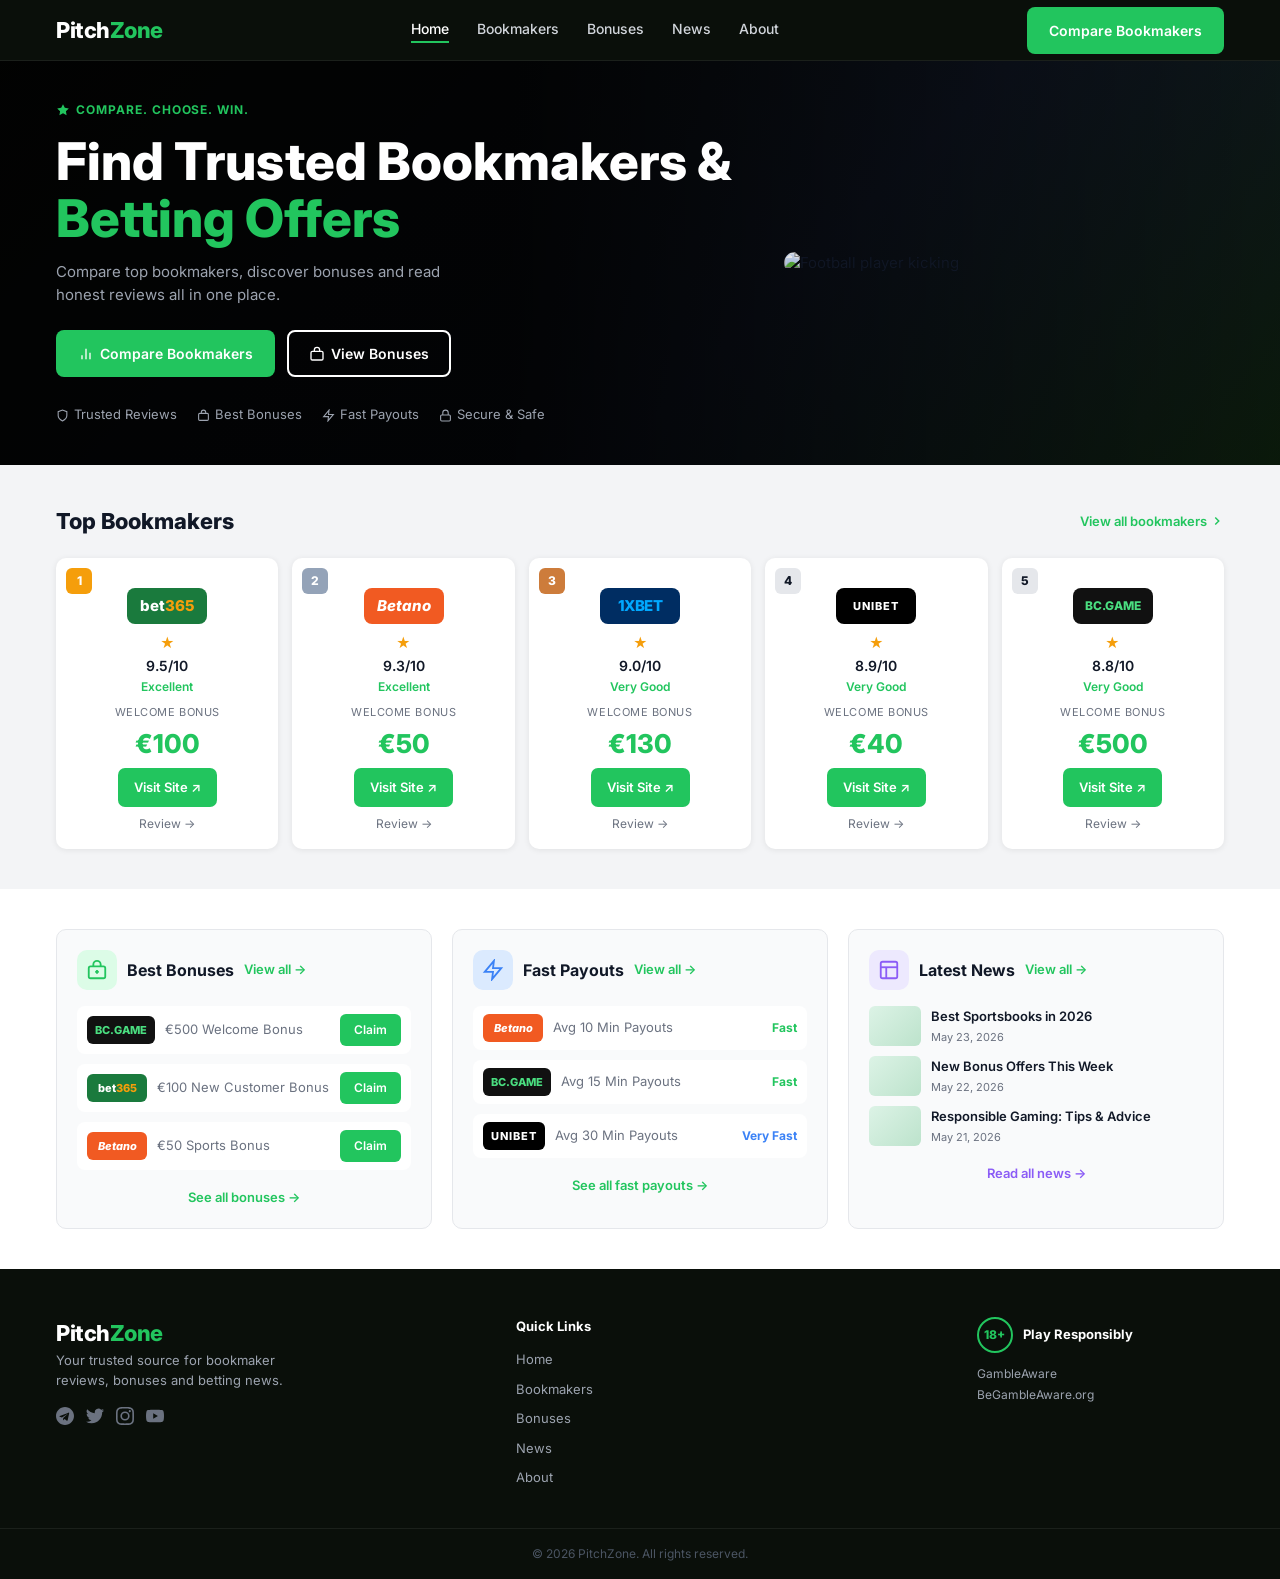
==== index.html @ 126c5413 "initial commit" ====
<!DOCTYPE html>
<html lang="en">
<head>
  <meta charset="UTF-8" />
  <meta name="viewport" content="width=device-width, initial-scale=1.0" />
  <title>PitchZone – Find Trusted Bookmakers & Betting Offers</title>
  <link rel="stylesheet" href="style.css" />
  <link rel="preconnect" href="https://fonts.googleapis.com" />
  <link href="https://fonts.googleapis.com/css2?family=Inter:wght@400;500;600;700;800&display=swap" rel="stylesheet" />
</head>
<body>

  <!-- ===== HEADER / NAV ===== -->
  <header class="site-header">
    <div class="container header-inner">
      <a href="index.html" class="logo">Pitch<span>Zone</span></a>

      <!-- Desktop nav -->
      <nav class="desktop-nav">
        <a href="index.html" class="nav-link active">Home</a>
        <a href="bookmakers.html" class="nav-link">Bookmakers</a>
        <a href="bonuses.html" class="nav-link">Bonuses</a>
        <a href="news.html" class="nav-link">News</a>
        <a href="about.html" class="nav-link">About</a>
      </nav>

      <div class="header-actions">
        <a href="bookmakers.html" class="btn btn-primary desktop-cta">Compare Bookmakers</a>
        <!-- Mobile hamburger -->
        <button class="hamburger" id="hamburger" aria-label="Menu">
          <span></span><span></span><span></span>
        </button>
      </div>
    </div>

    <!-- Mobile menu -->
    <nav class="mobile-nav" id="mobileNav">
      <a href="index.html"">Home</a>
      <a href="bookmakers.html">Bookmakers</a>
      <a href="bonuses.html">Bonuses</a>
      <a href="news.html">News</a>
      <a href="about.html">About</a>
    </nav>
  </header>

  <!-- ===== HERO ===== -->
  <section class="hero">
    <div class="hero-overlay"></div>
    <div class="container hero-inner">
      <div class="hero-content">
        <p class="hero-eyebrow">
          <svg width="14" height="14" viewBox="0 0 24 24" fill="#22c55e"><polygon points="12 2 15.09 8.26 22 9.27 17 14.14 18.18 21.02 12 17.77 5.82 21.02 7 14.14 2 9.27 8.91 8.26 12 2"/></svg>
          COMPARE. CHOOSE. WIN.
        </p>
        <h1>Find Trusted Bookmakers &amp; <span class="green">Betting Offers</span></h1>
        <p class="hero-sub">Compare top bookmakers, discover bonuses and read honest reviews all in one place.</p>
        <div class="hero-btns">
          <a href="bookmakers.html" class="btn btn-primary">
            <svg width="16" height="16" viewBox="0 0 24 24" fill="none" stroke="currentColor" stroke-width="2"><line x1="18" y1="20" x2="18" y2="10"/><line x1="12" y1="20" x2="12" y2="4"/><line x1="6" y1="20" x2="6" y2="14"/></svg>
            Compare Bookmakers
          </a>
          <a href="bonuses.html" class="btn btn-outline">
            <svg width="16" height="16" viewBox="0 0 24 24" fill="none" stroke="currentColor" stroke-width="2"><rect x="3" y="8" width="18" height="13" rx="2"/><path d="M8 8V6a4 4 0 0 1 8 0v2"/></svg>
            View Bonuses
          </a>
        </div>
        <div class="hero-trust desktop-only">
          <span><svg width="13" height="13" viewBox="0 0 24 24" fill="none" stroke="currentColor" stroke-width="2"><path d="M12 22s8-4 8-10V5l-8-3-8 3v7c0 6 8 10 8 10z"/></svg> Trusted Reviews</span>
          <span><svg width="13" height="13" viewBox="0 0 24 24" fill="none" stroke="currentColor" stroke-width="2"><rect x="3" y="8" width="18" height="13" rx="2"/><path d="M8 8V6a4 4 0 0 1 8 0v2"/></svg> Best Bonuses</span>
          <span><svg width="13" height="13" viewBox="0 0 24 24" fill="none" stroke="currentColor" stroke-width="2"><polygon points="13 2 3 14 12 14 11 22 21 10 12 10 13 2"/></svg> Fast Payouts</span>
          <span><svg width="13" height="13" viewBox="0 0 24 24" fill="none" stroke="currentColor" stroke-width="2"><rect x="3" y="11" width="18" height="11" rx="2" ry="2"/><path d="M7 11V7a5 5 0 0 1 10 0v4"/></svg> Secure &amp; Safe</span>
        </div>
      </div>
      <div class="hero-image">
        <img src="https://images.unsplash.com/photo-1574629810360-7efbbe195018?w=600&q=80" alt="Football player kicking" />
      </div>
    </div>
  </section>

  <!-- ===== TOP BOOKMAKERS ===== -->
  <section class="section bookmakers-section">
    <div class="container">
      <div class="section-header">
        <h2>Top Bookmakers</h2>
        <a href="bookmakers.html" class="view-all">View all bookmakers <svg width="14" height="14" viewBox="0 0 24 24" fill="none" stroke="currentColor" stroke-width="2.5"><polyline points="9 18 15 12 9 6"/></svg></a>
      </div>

      <!-- Desktop: card row -->
      <div class="bk-cards desktop-only">
        <div class="bk-card">
          <div class="bk-rank gold">1</div>
          <div class="bk-logo bet365">bet<span>365</span></div>
          <div class="bk-rating"><span class="star">★</span> 9.5/10 <span class="label green">Excellent</span></div>
          <div class="bk-bonus-label">Welcome Bonus</div>
          <div class="bk-bonus">€100</div>
          <a href="#" class="btn btn-primary btn-sm">Visit Site ↗</a>
          <a href="#" class="bk-review">Review →</a>
        </div>
        <div class="bk-card">
          <div class="bk-rank silver">2</div>
          <div class="bk-logo betano">Betano</div>
          <div class="bk-rating"><span class="star">★</span> 9.3/10 <span class="label green">Excellent</span></div>
          <div class="bk-bonus-label">Welcome Bonus</div>
          <div class="bk-bonus">€50</div>
          <a href="#" class="btn btn-primary btn-sm">Visit Site ↗</a>
          <a href="#" class="bk-review">Review →</a>
        </div>
        <div class="bk-card">
          <div class="bk-rank bronze">3</div>
          <div class="bk-logo oneXbet">1XBET</div>
          <div class="bk-rating"><span class="star">★</span> 9.0/10 <span class="label green">Very Good</span></div>
          <div class="bk-bonus-label">Welcome Bonus</div>
          <div class="bk-bonus">€130</div>
          <a href="#" class="btn btn-primary btn-sm">Visit Site ↗</a>
          <a href="#" class="bk-review">Review →</a>
        </div>
        <div class="bk-card">
          <div class="bk-rank">4</div>
          <div class="bk-logo unibet">UNIBET</div>
          <div class="bk-rating"><span class="star">★</span> 8.9/10 <span class="label green">Very Good</span></div>
          <div class="bk-bonus-label">Welcome Bonus</div>
          <div class="bk-bonus">€40</div>
          <a href="#" class="btn btn-primary btn-sm">Visit Site ↗</a>
          <a href="#" class="bk-review">Review →</a>
        </div>
        <div class="bk-card">
          <div class="bk-rank">5</div>
          <div class="bk-logo bcgame">BC.GAME</div>
          <div class="bk-rating"><span class="star">★</span> 8.8/10 <span class="label green">Very Good</span></div>
          <div class="bk-bonus-label">Welcome Bonus</div>
          <div class="bk-bonus">€500</div>
          <a href="#" class="btn btn-primary btn-sm">Visit Site ↗</a>
          <a href="#" class="bk-review">Review →</a>
        </div>
      </div>

      <!-- Mobile: list rows -->
      <div class="bk-list mobile-only">
        <div class="bk-row">
          <div class="bk-rank gold">1</div>
          <div class="bk-logo bet365">bet<span>365</span></div>
          <div class="bk-info">
            <div class="bk-rating"><span class="star">★</span> 9.5/10 <span class="label green">Excellent</span></div>
            <div class="bk-bonus green">€100 <span class="bonus-text">Bonus</span></div>
          </div>
          <a href="#" class="btn btn-primary btn-sm">Visit Site <svg width="12" height="12" viewBox="0 0 24 24" fill="none" stroke="currentColor" stroke-width="2.5"><polyline points="9 18 15 12 9 6"/></svg></a>
        </div>
        <div class="bk-row">
          <div class="bk-rank silver">2</div>
          <div class="bk-logo betano">Betano</div>
          <div class="bk-info">
            <div class="bk-rating"><span class="star">★</span> 9.3/10 <span class="label green">Excellent</span></div>
            <div class="bk-bonus green">€50 <span class="bonus-text">Bonus</span></div>
          </div>
          <a href="#" class="btn btn-primary btn-sm">Visit Site <svg width="12" height="12" viewBox="0 0 24 24" fill="none" stroke="currentColor" stroke-width="2.5"><polyline points="9 18 15 12 9 6"/></svg></a>
        </div>
        <div class="bk-row">
          <div class="bk-rank bronze">3</div>
          <div class="bk-logo oneXbet">1XBET</div>
          <div class="bk-info">
            <div class="bk-rating"><span class="star">★</span> 9.0/10 <span class="label green">Very Good</span></div>
            <div class="bk-bonus green">€130 <span class="bonus-text">Bonus</span></div>
          </div>
          <a href="#" class="btn btn-primary btn-sm">Visit Site <svg width="12" height="12" viewBox="0 0 24 24" fill="none" stroke="currentColor" stroke-width="2.5"><polyline points="9 18 15 12 9 6"/></svg></a>
        </div>
        <div class="bk-row">
          <div class="bk-rank">4</div>
          <div class="bk-logo unibet">UNIBET</div>
          <div class="bk-info">
            <div class="bk-rating"><span class="star">★</span> 8.9/10 <span class="label green">Very Good</span></div>
            <div class="bk-bonus green">€40 <span class="bonus-text">Bonus</span></div>
          </div>
          <a href="#" class="btn btn-primary btn-sm">Visit Site <svg width="12" height="12" viewBox="0 0 24 24" fill="none" stroke="currentColor" stroke-width="2.5"><polyline points="9 18 15 12 9 6"/></svg></a>
        </div>
        <div class="bk-row">
          <div class="bk-rank">5</div>
          <div class="bk-logo bcgame">BC.GAME</div>
          <div class="bk-info">
            <div class="bk-rating"><span class="star">★</span> 8.8/10 <span class="label green">Very Good</span></div>
            <div class="bk-bonus green">€500 <span class="bonus-text">Bonus</span></div>
          </div>
          <a href="#" class="btn btn-primary btn-sm">Visit Site <svg width="12" height="12" viewBox="0 0 24 24" fill="none" stroke="currentColor" stroke-width="2.5"><polyline points="9 18 15 12 9 6"/></svg></a>
        </div>
      </div>
    </div>
  </section>

  <!-- ===== 3 FEATURE COLUMNS (desktop) / stacked cards (mobile) ===== -->
  <section class="section features-section">
    <div class="container features-grid desktop-only">

      <!-- Best Bonuses -->
      <div class="feature-card">
        <div class="feature-header">
          <div class="feature-icon bonus-icon">
            <svg width="22" height="22" viewBox="0 0 24 24" fill="none" stroke="#22c55e" stroke-width="2"><rect x="3" y="8" width="18" height="13" rx="2"/><path d="M8 8V6a4 4 0 0 1 8 0v2"/><line x1="12" y1="12" x2="12" y2="16"/><line x1="10" y1="14" x2="14" y2="14"/></svg>
          </div>
          <div>
            <h3>Best Bonuses</h3>
          </div>
          <a href="bonuses.html" class="view-all">View all →</a>
        </div>
        <div class="feature-rows">
          <div class="feature-row">
            <div class="bk-logo bcgame small">BC.GAME</div>
            <span class="feature-desc">€500 Welcome Bonus</span>
            <a href="#" class="btn btn-primary btn-xs">Claim</a>
          </div>
          <div class="feature-row">
            <div class="bk-logo bet365 small">bet<span>365</span></div>
            <span class="feature-desc">€100 New Customer Bonus</span>
            <a href="#" class="btn btn-primary btn-xs">Claim</a>
          </div>
          <div class="feature-row">
            <div class="bk-logo betano small">Betano</div>
            <span class="feature-desc">€50 Sports Bonus</span>
            <a href="#" class="btn btn-primary btn-xs">Claim</a>
          </div>
        </div>
        <a href="bonuses.html" class="feature-see-all">See all bonuses →</a>
      </div>

      <!-- Fast Payouts -->
      <div class="feature-card">
        <div class="feature-header">
          <div class="feature-icon payout-icon">
            <svg width="22" height="22" viewBox="0 0 24 24" fill="none" stroke="#3b82f6" stroke-width="2"><polygon points="13 2 3 14 12 14 11 22 21 10 12 10 13 2"/></svg>
          </div>
          <div>
            <h3>Fast Payouts</h3>
          </div>
          <a href="bookmakers.html#crypto" class="view-all">View all →</a>
        </div>
        <div class="feature-rows">
          <div class="feature-row">
            <div class="bk-logo betano small">Betano</div>
            <span class="feature-desc">Avg 10 Min Payouts</span>
            <span class="speed-badge fast">Fast</span>
          </div>
          <div class="feature-row">
            <div class="bk-logo bcgame small">BC.GAME</div>
            <span class="feature-desc">Avg 15 Min Payouts</span>
            <span class="speed-badge fast">Fast</span>
          </div>
          <div class="feature-row">
            <div class="bk-logo unibet small">UNIBET</div>
            <span class="feature-desc">Avg 30 Min Payouts</span>
            <span class="speed-badge vfast">Very Fast</span>
          </div>
        </div>
        <a href="bookmakers.html#crypto" class="feature-see-all">See all fast payouts →</a>
      </div>

      <!-- Latest News -->
      <div class="feature-card">
        <div class="feature-header">
          <div class="feature-icon news-icon">
            <svg width="22" height="22" viewBox="0 0 24 24" fill="none" stroke="#8b5cf6" stroke-width="2"><rect x="3" y="3" width="18" height="18" rx="2"/><line x1="3" y1="9" x2="21" y2="9"/><line x1="9" y1="21" x2="9" y2="9"/></svg>
          </div>
          <div>
            <h3>Latest News</h3>
          </div>
          <a href="news.html" class="view-all">View all →</a>
        </div>
        <div class="news-rows">
          <div class="news-item">
            <div class="news-thumb"></div>
            <div>
              <p class="news-title">Best Sportsbooks in 2026</p>
              <p class="news-date">May 23, 2026</p>
            </div>
          </div>
          <div class="news-item">
            <div class="news-thumb"></div>
            <div>
              <p class="news-title">New Bonus Offers This Week</p>
              <p class="news-date">May 22, 2026</p>
            </div>
          </div>
          <div class="news-item">
            <div class="news-thumb"></div>
            <div>
              <p class="news-title">Responsible Gaming: Tips &amp; Advice</p>
              <p class="news-date">May 21, 2026</p>
            </div>
          </div>
        </div>
        <a href="news.html" class="feature-see-all purple">Read all news →</a>
      </div>

    </div>

    <!-- Mobile accordion listing cards -->
    <div class="container mob-accordions mobile-only">

      <!-- Best Bonuses -->
      <div class="mob-accordion">
        <button class="mob-acc-header" onclick="toggleAcc(this)">
          <div class="mob-acc-title">
            <div class="feature-icon bonus-icon">
              <svg width="18" height="18" viewBox="0 0 24 24" fill="none" stroke="#22c55e" stroke-width="2"><rect x="3" y="8" width="18" height="13" rx="2"/><path d="M8 8V6a4 4 0 0 1 8 0v2"/></svg>
            </div>
            <span>Best Bonuses</span>
          </div>
          <svg class="acc-arrow" width="16" height="16" viewBox="0 0 24 24" fill="none" stroke="#6b7280" stroke-width="2.5"><polyline points="6 9 12 15 18 9"/></svg>
        </button>
        <div class="mob-acc-body open">
          <div class="feature-row">
            <div class="bk-logo bcgame small">BC.GAME</div>
            <span class="feature-desc">€500 Welcome Bonus</span>
            <a href="#" class="btn btn-primary btn-xs">Claim</a>
          </div>
          <div class="feature-row">
            <div class="bk-logo bet365 small">bet<span>365</span></div>
            <span class="feature-desc">€100 New Customer Bonus</span>
            <a href="#" class="btn btn-primary btn-xs">Claim</a>
          </div>
          <div class="feature-row">
            <div class="bk-logo betano small">Betano</div>
            <span class="feature-desc">€50 Sports Bonus</span>
            <a href="#" class="btn btn-primary btn-xs">Claim</a>
          </div>
          <a href="bonuses.html" class="feature-see-all">See all bonuses →</a>
        </div>
      </div>

      <!-- Fast Payouts -->
      <div class="mob-accordion">
        <button class="mob-acc-header" onclick="toggleAcc(this)">
          <div class="mob-acc-title">
            <div class="feature-icon payout-icon">
              <svg width="18" height="18" viewBox="0 0 24 24" fill="none" stroke="#3b82f6" stroke-width="2"><polygon points="13 2 3 14 12 14 11 22 21 10 12 10 13 2"/></svg>
            </div>
            <span>Fast Payouts</span>
          </div>
          <svg class="acc-arrow" width="16" height="16" viewBox="0 0 24 24" fill="none" stroke="#6b7280" stroke-width="2.5"><polyline points="6 9 12 15 18 9"/></svg>
        </button>
        <div class="mob-acc-body">
          <div class="feature-row">
            <div class="bk-logo betano small">Betano</div>
            <span class="feature-desc">Avg 10 Min Payouts</span>
            <span class="speed-badge fast">Fast</span>
          </div>
          <div class="feature-row">
            <div class="bk-logo bcgame small">BC.GAME</div>
            <span class="feature-desc">Avg 15 Min Payouts</span>
            <span class="speed-badge fast">Fast</span>
          </div>
          <div class="feature-row">
            <div class="bk-logo unibet small">UNIBET</div>
            <span class="feature-desc">Avg 30 Min Payouts</span>
            <span class="speed-badge vfast">Very Fast</span>
          </div>
          <a href="bookmakers.html#crypto" class="feature-see-all">See all fast payouts →</a>
        </div>
      </div>

      <!-- Latest News -->
      <div class="mob-accordion">
        <button class="mob-acc-header" onclick="toggleAcc(this)">
          <div class="mob-acc-title">
            <div class="feature-icon news-icon">
              <svg width="18" height="18" viewBox="0 0 24 24" fill="none" stroke="#8b5cf6" stroke-width="2"><rect x="3" y="3" width="18" height="18" rx="2"/><line x1="3" y1="9" x2="21" y2="9"/><line x1="9" y1="21" x2="9" y2="9"/></svg>
            </div>
            <span>Latest News</span>
          </div>
          <svg class="acc-arrow" width="16" height="16" viewBox="0 0 24 24" fill="none" stroke="#6b7280" stroke-width="2.5"><polyline points="6 9 12 15 18 9"/></svg>
        </button>
        <div class="mob-acc-body">
          <div class="news-item">
            <div class="news-thumb"></div>
            <div>
              <p class="news-title">Best Sportsbooks in 2026</p>
              <p class="news-date">May 23, 2026</p>
            </div>
          </div>
          <div class="news-item">
            <div class="news-thumb"></div>
            <div>
              <p class="news-title">New Bonus Offers This Week</p>
              <p class="news-date">May 22, 2026</p>
            </div>
          </div>
          <div class="news-item">
            <div class="news-thumb"></div>
            <div>
              <p class="news-title">Responsible Gaming: Tips &amp; Advice</p>
              <p class="news-date">May 21, 2026</p>
            </div>
          </div>
          <a href="news.html" class="feature-see-all purple">Read all news →</a>
        </div>
      </div>

    </div>
  </section>

  <!-- ===== FOOTER ===== -->
  <footer class="site-footer">
    <div class="container footer-inner">
      <div class="footer-brand">
        <a href="#" class="logo">Pitch<span>Zone</span></a>
        <p>Your trusted source for bookmaker reviews, bonuses and betting news.</p>
        <div class="footer-socials">
          <a href="#" aria-label="Telegram">
            <svg width="18" height="18" viewBox="0 0 24 24" fill="currentColor"><path d="M12 0C5.373 0 0 5.373 0 12s5.373 12 12 12 12-5.373 12-12S18.627 0 12 0zm5.562 8.248l-2.018 9.505c-.145.658-.537.818-1.084.508l-3-2.21-1.447 1.394c-.16.16-.295.295-.605.295l.213-3.053 5.56-5.023c.242-.213-.054-.333-.373-.12l-6.871 4.326-2.962-.924c-.643-.204-.657-.643.136-.953l11.57-4.462c.537-.194 1.006.131.881.717z"/></svg>
          </a>
          <a href="#" aria-label="Twitter">
            <svg width="18" height="18" viewBox="0 0 24 24" fill="currentColor"><path d="M23.954 4.569a10 10 0 0 1-2.825.775 4.958 4.958 0 0 0 2.163-2.723 9.91 9.91 0 0 1-3.127 1.195 4.916 4.916 0 0 0-8.384 4.482A13.944 13.944 0 0 1 1.641 3.16a4.916 4.916 0 0 0 1.523 6.574 4.903 4.903 0 0 1-2.229-.616v.061a4.917 4.917 0 0 0 3.946 4.827 4.936 4.936 0 0 1-2.224.084 4.918 4.918 0 0 0 4.6 3.42A9.868 9.868 0 0 1 0 19.54a13.94 13.94 0 0 0 7.548 2.212c9.057 0 14.01-7.503 14.01-14.01 0-.213-.005-.426-.015-.637A10.012 10.012 0 0 0 24 4.59l-.046-.021z"/></svg>
          </a>
          <a href="#" aria-label="Instagram">
            <svg width="18" height="18" viewBox="0 0 24 24" fill="currentColor"><path d="M12 2.163c3.204 0 3.584.012 4.85.07 1.17.055 1.805.249 2.227.415.562.217.96.477 1.382.896.419.42.679.819.896 1.381.164.422.36 1.057.413 2.227.057 1.266.07 1.646.07 4.85s-.013 3.584-.07 4.85c-.053 1.17-.249 1.805-.413 2.227a3.705 3.705 0 0 1-.896 1.382 3.705 3.705 0 0 1-1.382.896c-.422.164-1.057.36-2.227.413-1.266.057-1.646.07-4.85.07s-3.584-.013-4.85-.07c-1.17-.053-1.805-.249-2.227-.413a3.705 3.705 0 0 1-1.382-.896 3.705 3.705 0 0 1-.896-1.382c-.164-.422-.36-1.057-.413-2.227C2.175 15.584 2.163 15.204 2.163 12s.012-3.584.07-4.85c.053-1.17.249-1.805.413-2.227a3.705 3.705 0 0 1 .896-1.382 3.705 3.705 0 0 1 1.382-.896c.422-.164 1.057-.36 2.227-.413C8.416 2.175 8.796 2.163 12 2.163zm0-2.163c-3.259 0-3.667.014-4.947.072C5.771.131 4.903.333 4.14.63a5.869 5.869 0 0 0-2.126 1.384A5.869 5.869 0 0 0 .63 4.14C.333 4.903.131 5.771.072 7.053.014 8.333 0 8.741 0 12c0 3.259.014 3.667.072 4.947.059 1.282.261 2.15.558 2.913.306.789.715 1.457 1.384 2.126A5.869 5.869 0 0 0 4.14 23.37c.763.297 1.631.499 2.913.558C8.333 23.986 8.741 24 12 24c3.259 0 3.667-.014 4.947-.072 1.282-.059 2.15-.261 2.913-.558a5.869 5.869 0 0 0 2.126-1.384 5.869 5.869 0 0 0 1.384-2.126c.297-.763.499-1.631.558-2.913C23.986 15.667 24 15.259 24 12c0-3.259-.014-3.667-.072-4.947-.059-1.282-.261-2.15-.558-2.913a5.869 5.869 0 0 0-1.384-2.126A5.869 5.869 0 0 0 19.86.63c-.763-.297-1.631-.499-2.913-.558C15.667.014 15.259 0 12 0zm0 5.838a6.162 6.162 0 1 0 0 12.324 6.162 6.162 0 0 0 0-12.324zM12 16a4 4 0 1 1 0-8 4 4 0 0 1 0 8zm6.406-11.845a1.44 1.44 0 1 0 0 2.881 1.44 1.44 0 0 0 0-2.881z"/></svg>
          </a>
          <a href="#" aria-label="YouTube">
            <svg width="18" height="18" viewBox="0 0 24 24" fill="currentColor"><path d="M23.495 6.205a3.007 3.007 0 0 0-2.088-2.088c-1.87-.501-9.396-.501-9.396-.501s-7.507-.01-9.396.501A3.007 3.007 0 0 0 .527 6.205a31.247 31.247 0 0 0-.522 5.805 31.247 31.247 0 0 0 .522 5.783 3.007 3.007 0 0 0 2.088 2.088c1.868.502 9.396.502 9.396.502s7.506 0 9.396-.502a3.007 3.007 0 0 0 2.088-2.088 31.247 31.247 0 0 0 .5-5.783 31.247 31.247 0 0 0-.5-5.805zM9.609 15.601V8.408l6.264 3.602z"/></svg>
          </a>
        </div>
      </div>

      <div class="footer-links">
        <div class="footer-col">
          <h4>Quick Links</h4>
          <a href="index.html">Home</a>
          <a href="bookmakers.html">Bookmakers</a>
          <a href="bonuses.html">Bonuses</a>
          <a href="news.html">News</a>
          <a href="about.html">About</a>
        </div>
      </div>

      <div class="footer-responsible">
        <div class="responsible-badge">
          <span class="badge-18">18+</span>
          <span>Play Responsibly</span>
        </div>
        <div class="gamble-aware">
          <span>GambleAware</span>
          <span>BeGambleAware.org</span>
        </div>
      </div>
    </div>

    <div class="footer-bottom">
      <p>© 2026 PitchZone. All rights reserved.</p>
    </div>
  </footer>

  <script>
    function toggleAcc(btn) {
      const body = btn.nextElementSibling;
      const arrow = btn.querySelector('.acc-arrow');
      const isOpen = body.classList.contains('open');
      body.classList.toggle('open', !isOpen);
      arrow.style.transform = isOpen ? '' : 'rotate(180deg)';
    }

    const hamburger = document.getElementById('hamburger');
    const mobileNav = document.getElementById('mobileNav');
    hamburger.addEventListener('click', () => {
      mobileNav.classList.toggle('open');
      hamburger.classList.toggle('active');
    });
  </script>
</body>
</html>
---- style.css ----
/* ====================================================
   PitchZone – style.css
   Mobile-first, responsive up to desktop
   ==================================================== */

/* ---------- Reset & Base ---------- */
*, *::before, *::after { box-sizing: border-box; margin: 0; padding: 0; }

:root {
  --green:      #22c55e;
  --green-dark: #16a34a;
  --blue:       #3b82f6;
  --purple:     #8b5cf6;
  --gold:       #f59e0b;
  --silver:     #94a3b8;
  --bronze:     #cd7c3b;
  --black:      #0a0a0a;
  --surface:    #111827;
  --card:       #ffffff;
  --border:     #e5e7eb;
  --text:       #111827;
  --muted:      #6b7280;
  --radius:     10px;
  --font:       'Inter', system-ui, sans-serif;
}

html { scroll-behavior: smooth; }

body {
  font-family: var(--font);
  font-size: 15px;
  color: var(--text);
  background: #f9fafb;
  line-height: 1.5;
}

img { max-width: 100%; display: block; }
a  { text-decoration: none; color: inherit; }

.container {
  width: 100%;
  max-width: 1200px;
  margin: 0 auto;
  padding: 0 16px;
}

.green  { color: var(--green); }
.purple { color: var(--purple); }

/* ---------- Visibility helpers ---------- */
.desktop-only { display: none; }
.mobile-only  { display: block; }

@media (min-width: 900px) {
  .desktop-only { display: flex; }
  .desktop-only.features-grid { display: grid; }
  .mobile-only  { display: none !important; }
}

/* ---------- Buttons ---------- */
.btn {
  display: inline-flex;
  align-items: center;
  gap: 6px;
  padding: 11px 20px;
  border-radius: 8px;
  font-weight: 600;
  font-size: 14px;
  cursor: pointer;
  transition: filter .15s, background .15s;
  border: 2px solid transparent;
  white-space: nowrap;
}
.btn-primary {
  background: var(--green);
  color: #fff;
}
.btn-primary:hover { filter: brightness(1.08); }
.btn-outline {
  background: transparent;
  border-color: #fff;
  color: #fff;
}
.btn-outline:hover { background: rgba(255,255,255,.1); }
.btn-sm  { padding: 8px 14px; font-size: 13px; border-radius: 7px; }
.btn-xs  { padding: 5px 12px; font-size: 12px; border-radius: 6px; }

/* ---------- HEADER ---------- */
.site-header {
  position: sticky;
  top: 0;
  z-index: 100;
  background: #0a0f0a;
  border-bottom: 1px solid rgba(255,255,255,.07);
}
.header-inner {
  display: flex;
  align-items: center;
  justify-content: space-between;
  height: 60px;
}
.logo {
  font-size: 22px;
  font-weight: 800;
  color: #fff;
  letter-spacing: -.5px;
}
.logo span { color: var(--green); }

.desktop-nav { display: none; }
@media (min-width: 900px) {
  .desktop-nav {
    display: flex;
    gap: 28px;
  }
}
.nav-link {
  color: #d1d5db;
  font-size: 14px;
  font-weight: 500;
  padding-bottom: 2px;
  border-bottom: 2px solid transparent;
  transition: color .15s, border-color .15s;
}
.nav-link:hover, .nav-link.active {
  color: #fff;
  border-bottom-color: var(--green);
}

.header-actions { display: flex; align-items: center; gap: 10px; }
.icon-btn {
  background: none;
  border: none;
  color: #9ca3af;
  cursor: pointer;
  padding: 6px;
  border-radius: 6px;
  transition: color .15s;
}
.icon-btn:hover { color: #fff; }
.desktop-cta { display: none; }
@media (min-width: 900px) {
  .desktop-cta { display: inline-flex; }
}

/* Hamburger */
.hamburger {
  display: flex;
  flex-direction: column;
  gap: 5px;
  background: none;
  border: none;
  cursor: pointer;
  padding: 4px;
}
.hamburger span {
  display: block;
  width: 22px;
  height: 2px;
  background: #fff;
  border-radius: 2px;
  transition: transform .25s, opacity .25s;
}
.hamburger.active span:nth-child(1) { transform: translateY(7px) rotate(45deg); }
.hamburger.active span:nth-child(2) { opacity: 0; }
.hamburger.active span:nth-child(3) { transform: translateY(-7px) rotate(-45deg); }
@media (min-width: 900px) { .hamburger { display: none; } }

/* Mobile nav dropdown */
.mobile-nav {
  display: none;
  flex-direction: column;
  background: #111;
  border-top: 1px solid rgba(255,255,255,.08);
}
.mobile-nav.open { display: flex; }
.mobile-nav a {
  padding: 14px 20px;
  color: #d1d5db;
  font-size: 15px;
  font-weight: 500;
  border-bottom: 1px solid rgba(255,255,255,.05);
  transition: color .15s, background .15s;
}
.mobile-nav a:hover { color: var(--green); background: rgba(34,197,94,.06); }
@media (min-width: 900px) { .mobile-nav { display: none !important; } }

/* ---------- HERO ---------- */
.hero {
  position: relative;
  background: linear-gradient(135deg, #0a0f0a 0%, #111827 60%, #0d1f0d 100%);
  overflow: hidden;
  min-height: 380px;
}
.hero-overlay {
  position: absolute;
  inset: 0;
  background: linear-gradient(90deg, rgba(0,0,0,.85) 40%, rgba(0,0,0,.2) 100%);
  z-index: 1;
}
.hero-inner {
  position: relative;
  z-index: 2;
  display: flex;
  align-items: center;
  justify-content: space-between;
  gap: 24px;
  padding-top: 40px;
  padding-bottom: 40px;
}
.hero-content { flex: 1; min-width: 0; }
.hero-eyebrow {
  display: flex;
  align-items: center;
  gap: 6px;
  font-size: 12px;
  font-weight: 700;
  letter-spacing: .08em;
  color: var(--green);
  margin-bottom: 14px;
  text-transform: uppercase;
}
.hero-content h1 {
  font-size: clamp(28px, 5vw, 52px);
  font-weight: 800;
  line-height: 1.1;
  color: #fff;
  margin-bottom: 14px;
}
.hero-content h1 .green { color: var(--green); }
.hero-sub {
  font-size: 15px;
  color: #9ca3af;
  margin-bottom: 24px;
  max-width: 420px;
}
.hero-btns {
  display: flex;
  flex-wrap: wrap;
  gap: 12px;
  margin-bottom: 28px;
}
.hero-trust {
  gap: 20px;
  flex-wrap: wrap;
  font-size: 13px;
  color: #9ca3af;
}
.hero-trust span { display: flex; align-items: center; gap: 5px; }

.hero-image {
  flex-shrink: 0;
  width: 42%;
  max-width: 440px;
  display: none;
}
@media (min-width: 640px) { .hero-image { display: block; } }
.hero-image img {
  width: 100%;
  object-fit: cover;
  border-radius: 12px;
  opacity: .9;
}

/* ---------- SECTIONS ---------- */
.section { padding: 40px 0; }
.section-header {
  display: flex;
  align-items: center;
  justify-content: space-between;
  margin-bottom: 20px;
}
.section-header h2 { font-size: 22px; font-weight: 800; }
.view-all {
  font-size: 13px;
  font-weight: 600;
  color: var(--green);
  display: flex;
  align-items: center;
  gap: 3px;
  transition: gap .15s;
}
.view-all:hover { gap: 6px; }

/* ---------- BOOKMAKERS – Mobile list ---------- */
.bk-list { display: flex; flex-direction: column; gap: 10px; }
.bk-row {
  display: flex;
  align-items: center;
  gap: 10px;
  background: #fff;
  border-radius: var(--radius);
  padding: 12px 14px;
  box-shadow: 0 1px 4px rgba(0,0,0,.07);
}
.bk-info { flex: 1; }
.bk-rating {
  font-size: 13px;
  font-weight: 600;
  display: flex;
  align-items: center;
  gap: 4px;
  color: var(--text);
}
.star { color: var(--gold); }
.label { font-size: 12px; font-weight: 600; }
.bk-bonus { font-size: 18px; font-weight: 800; color: var(--green); line-height: 1.2; }
.bk-bonus .bonus-text { font-size: 12px; font-weight: 500; color: var(--green); }

/* ---------- BOOKMAKERS – Desktop cards ---------- */
.bk-cards {
  gap: 14px;
}
.bk-card {
  flex: 1;
  background: #fff;
  border-radius: var(--radius);
  padding: 20px 14px 16px;
  box-shadow: 0 1px 6px rgba(0,0,0,.08);
  display: flex;
  flex-direction: column;
  align-items: center;
  gap: 8px;
  text-align: center;
  position: relative;
  transition: box-shadow .2s, transform .2s;
}
.bk-card:hover { box-shadow: 0 6px 20px rgba(0,0,0,.12); transform: translateY(-2px); }
.bk-card .bk-rank { position: absolute; top: 10px; left: 10px; }
.bk-card .bk-logo { margin-top: 10px; }
.bk-card .bk-rating { flex-direction: column; gap: 2px; font-size: 14px; }
.bk-card .bk-rating .label { font-size: 12px; }
.bk-bonus-label { font-size: 11px; color: var(--muted); text-transform: uppercase; letter-spacing: .05em; }
.bk-card .bk-bonus { font-size: 26px; font-weight: 800; color: var(--green); }
.bk-review { font-size: 12px; color: var(--muted); }
.bk-review:hover { color: var(--green); }

/* ---------- Rank badges ---------- */
.bk-rank {
  width: 26px;
  height: 26px;
  border-radius: 6px;
  display: flex;
  align-items: center;
  justify-content: center;
  font-size: 12px;
  font-weight: 800;
  flex-shrink: 0;
  background: #e5e7eb;
  color: var(--text);
}
.bk-rank.gold   { background: var(--gold);   color: #fff; }
.bk-rank.silver { background: var(--silver); color: #fff; }
.bk-rank.bronze { background: var(--bronze); color: #fff; }

/* ---------- Bookmaker logos (mock) ---------- */
.bk-logo {
  display: flex;
  align-items: center;
  justify-content: center;
  border-radius: 8px;
  font-weight: 800;
  font-size: 15px;
  padding: 6px 12px;
  min-width: 80px;
  height: 36px;
  flex-shrink: 0;
}
.bk-logo.bet365  { background: #1a7a3d; color: #fff; }
.bk-logo.bet365 span { color: var(--gold); }
.bk-logo.betano  { background: #f15a22; color: #fff; font-style: italic; }
.bk-logo.oneXbet { background: #002d62; color: #00a8ff; letter-spacing: -.5px; }
.bk-logo.unibet  { background: #000; color: #fff; letter-spacing: 1px; font-size: 11px; }
.bk-logo.bcgame  { background: #111; color: #4ade80; font-size: 12px; }

.bk-logo.small { min-width: 60px; height: 28px; font-size: 11px; padding: 4px 8px; border-radius: 6px; }

/* ---------- FEATURES (desktop 3-col / mobile cards) ---------- */
.features-section { background: #fff; }
.features-grid {
  gap: 20px;
  grid-template-columns: 1fr;
}
@media (min-width: 900px) {
  .features-grid { grid-template-columns: repeat(3, 1fr); }
}

.feature-card {
  background: #f9fafb;
  border: 1px solid var(--border);
  border-radius: var(--radius);
  padding: 20px;
}
.feature-header {
  display: flex;
  align-items: center;
  gap: 10px;
  margin-bottom: 16px;
}
.feature-header h3 { font-size: 16px; font-weight: 700; flex: 1; }
.feature-icon {
  width: 40px;
  height: 40px;
  border-radius: 10px;
  display: flex;
  align-items: center;
  justify-content: center;
  flex-shrink: 0;
}
.bonus-icon  { background: #dcfce7; }
.payout-icon { background: #dbeafe; }
.news-icon   { background: #ede9fe; }

.feature-rows { display: flex; flex-direction: column; gap: 10px; margin-bottom: 14px; }
.feature-row {
  display: flex;
  align-items: center;
  gap: 10px;
  background: #fff;
  border-radius: 8px;
  padding: 8px 10px;
}
.feature-desc { flex: 1; font-size: 13px; color: var(--muted); }
.speed-badge { font-size: 12px; font-weight: 700; }
.speed-badge.fast  { color: var(--green); }
.speed-badge.vfast { color: var(--blue); }

.feature-see-all {
  font-size: 13px;
  font-weight: 600;
  color: var(--green);
  display: block;
  text-align: center;
  padding-top: 4px;
}
.feature-see-all.purple { color: var(--purple); }

/* News items */
.news-rows { display: flex; flex-direction: column; gap: 10px; margin-bottom: 14px; }
.news-item { display: flex; align-items: center; gap: 10px; }
.news-thumb {
  width: 52px;
  height: 40px;
  border-radius: 6px;
  background: linear-gradient(135deg, #22c55e22, #16a34a44);
  flex-shrink: 0;
}
.news-title { font-size: 13px; font-weight: 600; color: var(--text); }
.news-date  { font-size: 11px; color: var(--muted); margin-top: 2px; }

/* Mobile accordion listings */
.mob-accordions { display: flex; flex-direction: column; gap: 12px; margin-top: 24px; }
.mob-accordion {
  background: #fff;
  border-radius: var(--radius);
  border: 1px solid var(--border);
  overflow: hidden;
  box-shadow: 0 1px 4px rgba(0,0,0,.06);
}
.mob-acc-header {
  width: 100%;
  display: flex;
  align-items: center;
  justify-content: space-between;
  padding: 14px 16px;
  background: none;
  border: none;
  cursor: pointer;
  font-family: var(--font);
}
.mob-acc-title {
  display: flex;
  align-items: center;
  gap: 10px;
  font-size: 15px;
  font-weight: 700;
  color: var(--text);
}
.mob-acc-title .feature-icon { width: 34px; height: 34px; border-radius: 8px; }
.acc-arrow { transition: transform .25s; flex-shrink: 0; }
.mob-acc-body {
  display: none;
  flex-direction: column;
  gap: 8px;
  padding: 0 12px 14px;
}
.mob-acc-body.open { display: flex; }
.mob-acc-body .feature-row { background: #f9fafb; }
.mob-acc-body .news-item { padding: 4px 0; }
.mob-acc-body .feature-see-all { margin-top: 4px; }

/* ---------- FOOTER ---------- */
.site-footer { background: #0a0f0a; color: #9ca3af; margin-top: 0; }
.footer-inner {
  display: grid;
  gap: 36px;
  padding-top: 48px;
  padding-bottom: 40px;
  grid-template-columns: 1fr;
}
@media (min-width: 900px) {
  .footer-inner { grid-template-columns: 2fr 2fr 1.2fr; gap: 48px; }
}

.footer-brand .logo { margin-bottom: 10px; }
.footer-brand p { font-size: 13px; line-height: 1.6; max-width: 260px; margin-bottom: 16px; }
.footer-socials { display: flex; gap: 12px; }
.footer-socials a {
  color: #6b7280;
  transition: color .15s;
}
.footer-socials a:hover { color: var(--green); }

.footer-links { display: flex; gap: 40px; }
.footer-col { display: flex; flex-direction: column; gap: 10px; }
.footer-col h4 { color: #fff; font-size: 13px; font-weight: 700; margin-bottom: 4px; }
.footer-col a { font-size: 13px; transition: color .15s; }
.footer-col a:hover { color: var(--green); }

.footer-responsible { display: flex; flex-direction: column; gap: 12px; }
.responsible-badge {
  display: flex;
  align-items: center;
  gap: 10px;
  font-size: 13px;
  font-weight: 700;
  color: #fff;
}
.badge-18 {
  width: 36px;
  height: 36px;
  border-radius: 50%;
  border: 2px solid var(--green);
  display: flex;
  align-items: center;
  justify-content: center;
  font-size: 12px;
  font-weight: 800;
  color: var(--green);
  flex-shrink: 0;
}
.gamble-aware {
  display: flex;
  flex-direction: column;
  gap: 3px;
  font-size: 12px;
}

.footer-bottom {
  border-top: 1px solid rgba(255,255,255,.07);
  text-align: center;
  padding: 16px;
  font-size: 12px;
  color: #4b5563;
}

/* ---------- Bookmakers section bg ---------- */
.bookmakers-section { background: #f3f4f6; }

/* ---------- Scroll reveal (lightweight) ---------- */
@media (prefers-reduced-motion: no-preference) {
  .bk-card, .bk-row, .mob-feat-card, .feature-card {
    animation: fadeUp .4s ease both;
  }
}
@keyframes fadeUp {
  from { opacity: 0; transform: translateY(12px); }
  to   { opacity: 1; transform: translateY(0); }
}
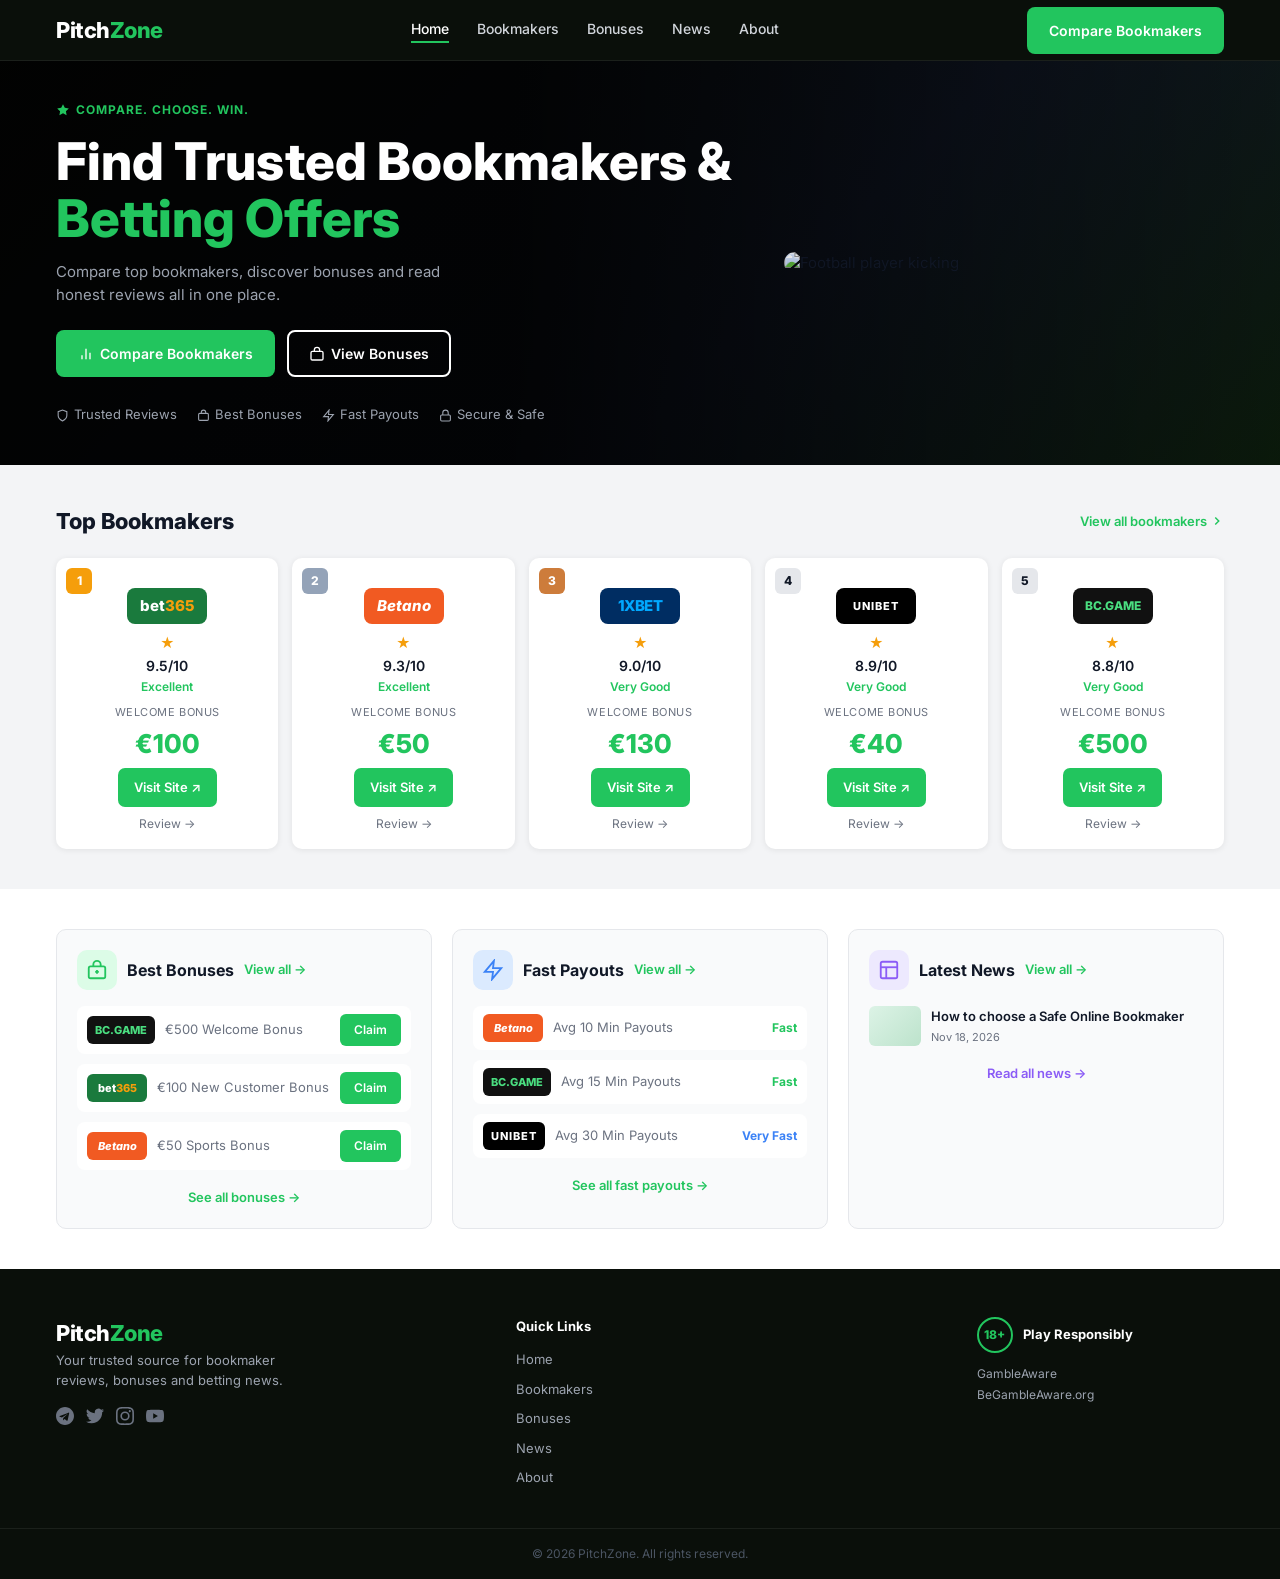
==== commit 1b632a63: "Removed non excsisted news" ====
--- a/index.html
+++ b/index.html
@@ -263,25 +263,25 @@
           <a href="news.html" class="view-all">View all →</a>
         </div>
         <div class="news-rows">
-          <div class="news-item">
+          <!-- <div class="news-item">
             <div class="news-thumb"></div>
             <div>
               <p class="news-title">Best Sportsbooks in 2026</p>
               <p class="news-date">May 23, 2026</p>
             </div>
-          </div>
-          <div class="news-item">
+          </div> -->
+          <!-- <div class="news-item">
             <div class="news-thumb"></div>
             <div>
               <p class="news-title">New Bonus Offers This Week</p>
               <p class="news-date">May 22, 2026</p>
             </div>
-          </div>
+          </div> -->
           <div class="news-item">
             <div class="news-thumb"></div>
             <div>
-              <p class="news-title">Responsible Gaming: Tips &amp; Advice</p>
-              <p class="news-date">May 21, 2026</p>
+              <p class="news-title">How to choose a Safe Online Bookmaker</p>
+              <p class="news-date">Nov 18, 2026</p>
             </div>
           </div>
         </div>
